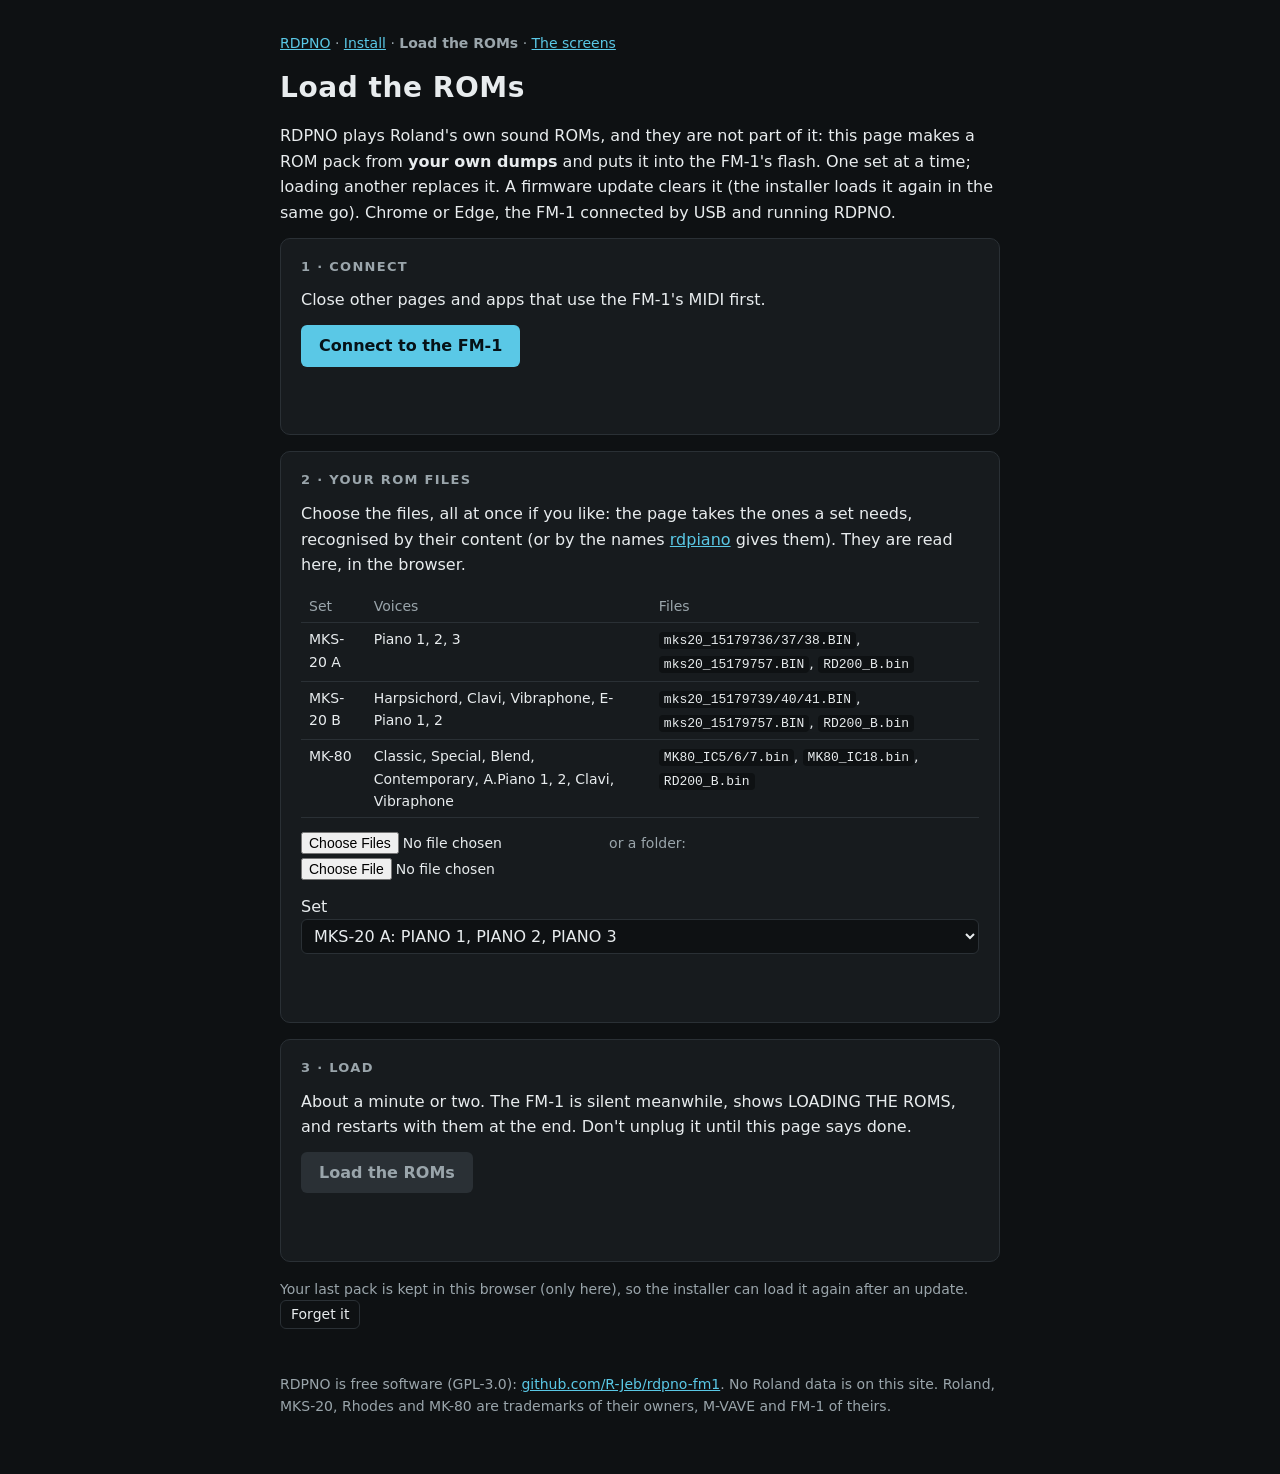
==== site/load/index.html @ 3a162995 "The site: install (fm1-base's installer, the ROMs loaded after it), load, screens site/: the front p" ====
<!doctype html>
<!-- SPDX-License-Identifier: GPL-3.0-only
     RDPNO for the FM-1: the load page. Makes a ROM pack from your own Roland ROM dumps, in the browser, and sends it
     to the FM-1 over USB MIDI (Web MIDI with SysEx: Chrome or Edge). Nothing leaves your computer except to the FM-1.
     The pack: tools/pack_roms.py; the protocol: firmware/src/romload.c (tools/fm1_romload.py does the same).
     After sq80-fm1's loader page (leonardolopezchavira/sq80-fm1, app/loader/index.html). -->
<html lang="en">
<head>
<meta charset="utf-8">
<meta name="viewport" content="width=device-width, initial-scale=1">
<title>Load the ROMs · RDPNO</title>
<link rel="stylesheet" href="../site.css">
</head>
<body>
<main>
  <p class="nav"><a href="../">RDPNO</a> · <a href="../install/">Install</a> · <b>Load the ROMs</b> · <a href="../screens/">The screens</a></p>
  <h1>Load the ROMs</h1>
  <p>RDPNO plays Roland's own sound ROMs, and they are not part of it: this page makes a ROM pack from <b>your own
    dumps</b> and puts it into the FM-1's flash. One set at a time; loading another replaces it. A firmware update
    clears it (the installer loads it again in the same go). Chrome or Edge, the FM-1 connected by USB and running RDPNO.</p>

  <section>
    <h2>1 · Connect</h2>
    <p>Close other pages and apps that use the FM-1's MIDI first.</p>
    <p><button id="connect">Connect to the FM-1</button></p>
    <p class="status" id="cstat" role="status"></p>
  </section>

  <section>
    <h2>2 · Your ROM files</h2>
    <p>Choose the files, all at once if you like: the page takes the ones a set needs, recognised by their content
      (or by the names <a href="https://github.com/giulioz/rdpiano" target="_blank" rel="noopener">rdpiano</a> gives
      them). They are read here, in the browser.</p>
    <table class="sets">
      <tr><th>Set</th><th>Voices</th><th>Files</th></tr>
      <tr><td>MKS-20 A</td><td>Piano 1, 2, 3</td><td><code>mks20_15179736/37/38.BIN</code>, <code>mks20_15179757.BIN</code>, <code>RD200_B.bin</code></td></tr>
      <tr><td>MKS-20 B</td><td>Harpsichord, Clavi, Vibraphone, E-Piano 1, 2</td><td><code>mks20_15179739/40/41.BIN</code>, <code>mks20_15179757.BIN</code>, <code>RD200_B.bin</code></td></tr>
      <tr><td>MK-80</td><td>Classic, Special, Blend, Contemporary, A.Piano 1, 2, Clavi, Vibraphone</td><td><code>MK80_IC5/6/7.bin</code>, <code>MK80_IC18.bin</code>, <code>RD200_B.bin</code></td></tr>
    </table>
    <p><input type="file" id="files" multiple> <span class="small">or a folder:</span> <input type="file" id="folder" webkitdirectory></p>
    <p><label>Set <select id="set"></select></label></p>
    <p class="status" id="fstat" role="status"></p>
  </section>

  <section>
    <h2>3 · Load</h2>
    <p>About a minute or two. The FM-1 is silent meanwhile, shows LOADING THE ROMS, and restarts with them at the end.
      Don't unplug it until this page says done.</p>
    <p><button id="load" disabled>Load the ROMs</button></p>
    <label class="sr" for="bar">Progress</label>
    <progress id="bar" max="1" value="0" hidden></progress>
    <p class="status" id="lstat" role="status"></p>
  </section>

  <p class="small">Your last pack is kept in this browser (only here), so the installer can load it again after an
    update. <button class="plain" id="forget">Forget it</button></p>
</main>
<footer>
  <p class="small">RDPNO is free software (GPL-3.0): <a href="https://github.com/R-Jeb/rdpno-fm1">github.com/R-Jeb/rdpno-fm1</a>.
    No Roland data is on this site. Roland, MKS-20, Rhodes and MK-80 are trademarks of their owners, M-VAVE and FM-1 of theirs.</p>
</footer>
<script src="../romload.js"></script>
<script>
"use strict";
const $ = (id) => document.getElementById(id);
const say = (el, text, cls) => { $(el).textContent = text; $(el).className = "status" + (cls ? " " + cls : ""); };
let midi = null, link = null, got = {files: {}, unknown: []};

for (const [k, s] of Object.entries(RomLoad.SETS)) {
  const o = document.createElement("option");
  o.value = k; o.textContent = `${s.label}: ${s.patches.map((p) => p[0]).join(", ")}`;
  $("set").append(o);
}
$("set").value = "mks20a";

function ready() { $("load").disabled = !link || RomLoad.missing($("set").value, got.files).length > 0; }
function showFiles() {
  const have = RomLoad.setsIn(got.files);
  if (have.length && !have.includes($("set").value)) $("set").value = have[0];
  const miss = RomLoad.missing($("set").value, got.files);
  if (!Object.keys(got.files).length && !got.unknown.length) say("fstat", "");
  else if (miss.length) say("fstat", `Missing for this set: ${miss.join(", ")}` + (got.unknown.length ? `. Not recognised: ${got.unknown.join(", ")}` : ""), "bad");
  else say("fstat", `All files of ${RomLoad.SETS[$("set").value].label} are here.` + (have.length > 1 ? ` (Also complete: ${have.filter((k) => k !== $("set").value).map((k) => RomLoad.SETS[k].label).join(", ")}.)` : ""), "ok");
  ready();
}
async function take(list) {
  say("fstat", "Reading…");
  const r = await RomLoad.readFiles(list);
  Object.assign(got.files, r.files);
  got.unknown = r.unknown;
  showFiles();
}
$("files").onchange = (e) => take(e.target.files);
$("folder").onchange = (e) => take(e.target.files);
$("set").onchange = showFiles;

function holds(info) {
  return info.pack ? `It holds ${info.set} (${info.patches} voices).` : "It has no ROMs yet.";
}
$("connect").onclick = async () => {
  try {
    if (!navigator.requestMIDIAccess) throw new Error("this browser has no Web MIDI: use Chrome or Edge");
    try { midi = await navigator.requestMIDIAccess({sysex: true}); }
    catch (_) { throw new Error("the browser did not allow MIDI with SysEx: allow it (the icon at the right of the address bar, or Site settings > MIDI devices) and try again"); }
    say("cstat", "Looking for the FM-1…");
    if (link) link.close();
    link = await RomLoad.find(midi);
    if (!link) throw new Error("no FM-1 running RDPNO answered. Is it connected by USB, running RDPNO (the version that loads ROMs), and not in use by another page or app?");
    say("cstat", `Connected (${link.o.name}). ${holds(link.info)}`, "ok");
  } catch (err) { say("cstat", err.message, "bad"); link = null; }
  ready();
};

$("load").onclick = async () => {
  const k = $("set").value;
  $("load").disabled = true; $("bar").hidden = false; $("bar").value = 0;
  try {
    say("lstat", "Making the pack…");
    await new Promise((r) => setTimeout(r, 30));
    const pack = RomLoad.makePack(k, got.files), label = RomLoad.SETS[k].label;
    keep({set: label, pack});
    const t0 = Date.now();
    await link.load(pack, (f) => { $("bar").value = f; say("lstat", `Loading ${label}… ${Math.round(100 * f)} %` + (link.resent ? ` (${link.resent} frames sent again)` : "")); });
    say("lstat", `Loaded and checked in ${Math.round((Date.now() - t0) / 1000)} s. The FM-1 restarts with ${label}…`, "ok");
    link.close(); link = null;
    await new Promise((r) => setTimeout(r, 3000));
    link = await RomLoad.waitFor(midi, 20000);
    if (link) say("lstat", `Done. ${holds(link.info)}`, "ok");
    else say("lstat", `Loaded. The FM-1 did not answer again yet: it should play ${label} now.`, "ok");
  } catch (err) {
    say("lstat", `Stopped: ${err.message}. Try again; until then the FM-1 has no ROMs (it says NO ROMS).`, "bad");
  }
  ready();
};

/* the last pack, kept in this browser for the installer (install_app.js reads it) */
function db() {
  return new Promise((resolve, reject) => {
    const r = indexedDB.open("rdpno-setup", 1);
    r.onupgradeneeded = () => r.result.createObjectStore("files");
    r.onsuccess = () => resolve(r.result);
    r.onerror = () => reject(r.error);
  });
}
async function keep(v) {
  try { const d = await db(); d.transaction("files", "readwrite").objectStore("files").put(v, "pack"); } catch (_) { /* not kept */ }
}
$("forget").onclick = async () => {
  try { const d = await db(); d.transaction("files", "readwrite").objectStore("files").delete("pack"); $("forget").textContent = "Forgotten"; } catch (_) { /* nothing kept */ }
};
</script>
</body>
</html>
---- site/site.css ----
/* SPDX-License-Identifier: GPL-3.0-only
   RDPNO's pages (the installer keeps its own, fm1-base's): the MKS-20's LCD blue and indicator red on black */
:root { --bg: #0e1113; --panel: #171b1e; --line: #2a3035; --fg: #e8ecee; --dim: #9aa5ab; --hi: #5ac8e6; --led: #ff4632;
        --bad: #ff6a55; --ok: #5ac8e6; --focus: #ffd23c; }
* { box-sizing: border-box; }
body { margin: 0; background: var(--bg); color: var(--fg); font: 16px/1.6 system-ui, -apple-system, "Segoe UI", sans-serif; }
main, footer { max-width: 760px; margin: 0 auto; padding: 32px 20px 0; }
footer { padding-bottom: 48px; }
h1 { font-size: 28px; margin: 0 0 12px; letter-spacing: .02em; }
h2 { font-size: 13px; text-transform: uppercase; letter-spacing: .1em; color: var(--dim); margin: 0 0 10px; }
h3 { font-size: 17px; margin: 24px 0 8px; color: var(--hi); }
p { margin: 0 0 12px; }
a { color: var(--hi); }
.nav { color: var(--dim); font-size: 14px; }
section, .card { background: var(--panel); border: 1px solid var(--line); border-radius: 10px; padding: 18px 20px; margin: 0 0 16px; }
button { font: inherit; background: var(--hi); color: #061217; border: 0; border-radius: 6px; padding: 8px 18px; font-weight: 600; cursor: pointer; }
button:disabled { background: var(--line); color: var(--dim); cursor: default; }
button.plain { background: none; color: var(--fg); border: 1px solid var(--line); font-weight: 400; padding: 2px 10px; }
:focus-visible { outline: 3px solid var(--focus); outline-offset: 2px; }
input[type=file] { font: inherit; font-size: 14px; color: var(--fg); max-width: 100%; }
select { font: inherit; background: var(--bg); color: var(--fg); border: 1px solid var(--line); border-radius: 6px; padding: 6px 8px; max-width: 100%; }
progress { width: 100%; height: 8px; accent-color: var(--hi); }
code { background: var(--bg); padding: 1px 5px; border-radius: 4px; font-size: 13px; }
.small { color: var(--dim); font-size: 14px; }
.status { min-height: 1.6em; color: var(--dim); }
.ok { color: var(--ok); } .bad { color: var(--bad); }
.sr { position: absolute; width: 1px; height: 1px; overflow: hidden; clip: rect(0 0 0 0); white-space: nowrap; }
table { border-collapse: collapse; width: 100%; margin: 0 0 12px; font-size: 14px; }
th, td { text-align: left; vertical-align: top; padding: 5px 8px; border-bottom: 1px solid var(--line); }
th { color: var(--dim); font-weight: 500; }
.screen { display: flex; gap: 20px; align-items: flex-start; flex-wrap: wrap; margin: 0 0 8px; }
.screen img { width: 240px; height: 240px; image-rendering: pixelated; border-radius: 6px; border: 1px solid var(--line); flex: none; }
.screen div { flex: 1; min-width: 260px; }
.big { display: flex; gap: 12px; flex-wrap: wrap; margin: 16px 0 24px; }
.big a { display: block; flex: 1; min-width: 200px; background: var(--panel); border: 1px solid var(--line); border-radius: 10px;
         padding: 16px 18px; text-decoration: none; color: var(--fg); }
.big a b { display: block; color: var(--hi); font-size: 18px; margin-bottom: 4px; }
.red { color: var(--led); }
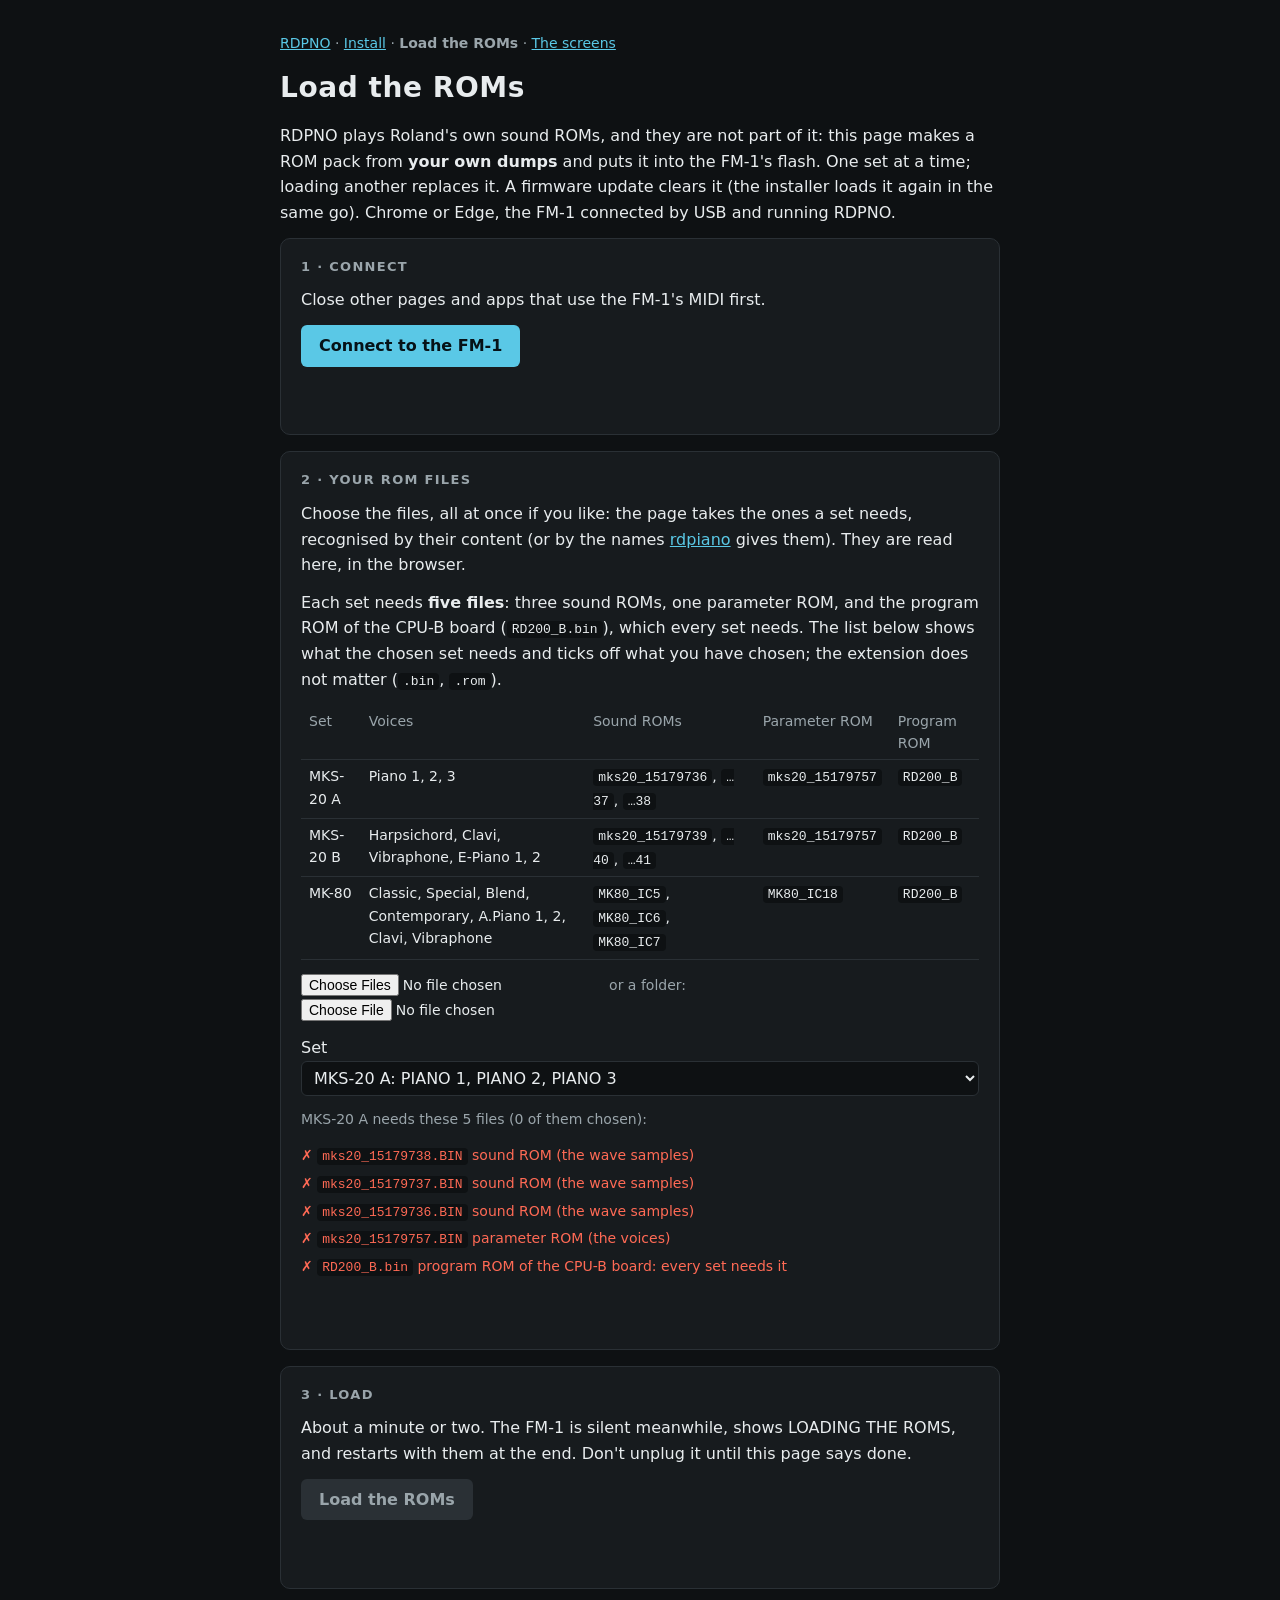
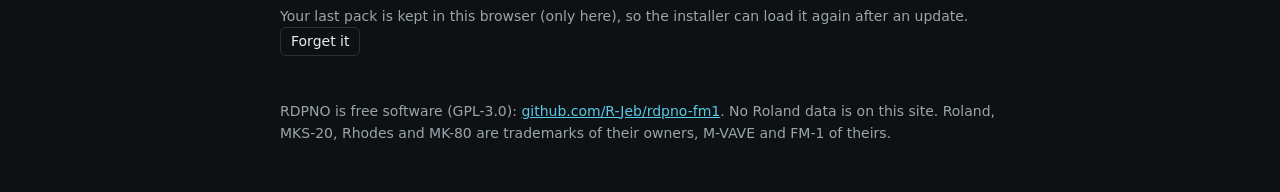
==== commit 4b992945: "Install and load pages: the files a set needs, ticked off as they are chosen Five per set, RD200_B (" ====
--- a/site/load/index.html
+++ b/site/load/index.html
@@ -31,14 +31,18 @@
     <p>Choose the files, all at once if you like: the page takes the ones a set needs, recognised by their content
       (or by the names <a href="https://github.com/giulioz/rdpiano" target="_blank" rel="noopener">rdpiano</a> gives
       them). They are read here, in the browser.</p>
+    <p>Each set needs <b>five files</b>: three sound ROMs, one parameter ROM, and the program ROM of the CPU-B board
+      (<code>RD200_B.bin</code>), which every set needs. The list below shows what the chosen set needs and ticks
+      off what you have chosen; the extension does not matter (<code>.bin</code>, <code>.rom</code>).</p>
     <table class="sets">
-      <tr><th>Set</th><th>Voices</th><th>Files</th></tr>
-      <tr><td>MKS-20 A</td><td>Piano 1, 2, 3</td><td><code>mks20_15179736/37/38.BIN</code>, <code>mks20_15179757.BIN</code>, <code>RD200_B.bin</code></td></tr>
-      <tr><td>MKS-20 B</td><td>Harpsichord, Clavi, Vibraphone, E-Piano 1, 2</td><td><code>mks20_15179739/40/41.BIN</code>, <code>mks20_15179757.BIN</code>, <code>RD200_B.bin</code></td></tr>
-      <tr><td>MK-80</td><td>Classic, Special, Blend, Contemporary, A.Piano 1, 2, Clavi, Vibraphone</td><td><code>MK80_IC5/6/7.bin</code>, <code>MK80_IC18.bin</code>, <code>RD200_B.bin</code></td></tr>
+      <tr><th>Set</th><th>Voices</th><th>Sound ROMs</th><th>Parameter ROM</th><th>Program ROM</th></tr>
+      <tr><td>MKS-20 A</td><td>Piano 1, 2, 3</td><td><code>mks20_15179736</code>, <code>…37</code>, <code>…38</code></td><td><code>mks20_15179757</code></td><td><code>RD200_B</code></td></tr>
+      <tr><td>MKS-20 B</td><td>Harpsichord, Clavi, Vibraphone, E-Piano 1, 2</td><td><code>mks20_15179739</code>, <code>…40</code>, <code>…41</code></td><td><code>mks20_15179757</code></td><td><code>RD200_B</code></td></tr>
+      <tr><td>MK-80</td><td>Classic, Special, Blend, Contemporary, A.Piano 1, 2, Clavi, Vibraphone</td><td><code>MK80_IC5</code>, <code>MK80_IC6</code>, <code>MK80_IC7</code></td><td><code>MK80_IC18</code></td><td><code>RD200_B</code></td></tr>
     </table>
     <p><input type="file" id="files" multiple> <span class="small">or a folder:</span> <input type="file" id="folder" webkitdirectory></p>
     <p><label>Set <select id="set"></select></label></p>
+    <div id="need"></div>
     <p class="status" id="fstat" role="status"></p>
   </section>
 
@@ -72,14 +76,16 @@
   $("set").append(o);
 }
 $("set").value = "mks20a";
+$("need").innerHTML = RomLoad.checklist("mks20a");
 
 function ready() { $("load").disabled = !link || RomLoad.missing($("set").value, got.files).length > 0; }
-function showFiles() {
+function showFiles(auto) {                     /* auto: new files chosen, the set follows them */
   const have = RomLoad.setsIn(got.files);
-  if (have.length && !have.includes($("set").value)) $("set").value = have[0];
+  if (auto) $("set").value = RomLoad.bestSet(got.files, $("set").value);
   const miss = RomLoad.missing($("set").value, got.files);
+  $("need").innerHTML = RomLoad.checklist($("set").value, got.files);
   if (!Object.keys(got.files).length && !got.unknown.length) say("fstat", "");
-  else if (miss.length) say("fstat", `Missing for this set: ${miss.join(", ")}` + (got.unknown.length ? `. Not recognised: ${got.unknown.join(", ")}` : ""), "bad");
+  else if (miss.length) say("fstat", `${miss.length} of the files above still missing.` + (got.unknown.length ? ` Not recognised: ${got.unknown.join(", ")}` : ""), "bad");
   else say("fstat", `All files of ${RomLoad.SETS[$("set").value].label} are here.` + (have.length > 1 ? ` (Also complete: ${have.filter((k) => k !== $("set").value).map((k) => RomLoad.SETS[k].label).join(", ")}.)` : ""), "ok");
   ready();
 }
@@ -88,11 +94,11 @@
   const r = await RomLoad.readFiles(list);
   Object.assign(got.files, r.files);
   got.unknown = r.unknown;
-  showFiles();
+  showFiles(true);
 }
 $("files").onchange = (e) => take(e.target.files);
 $("folder").onchange = (e) => take(e.target.files);
-$("set").onchange = showFiles;
+$("set").onchange = () => showFiles(false);
 
 function holds(info) {
   return info.pack ? `It holds ${info.set} (${info.patches} voices).` : "It has no ROMs yet.";
--- a/site/site.css
+++ b/site/site.css
@@ -36,3 +36,5 @@
          padding: 16px 18px; text-decoration: none; color: var(--fg); }
 .big a b { display: block; color: var(--hi); font-size: 18px; margin-bottom: 4px; }
 .red { color: var(--led); }
+ul.need { list-style: none; padding: 0; margin: 0 0 12px; font-size: 14px; }
+ul.need li { padding: 2px 0; } ul.need li.ok { color: var(--fg); } ul.need li.ok::first-letter { color: var(--ok); }
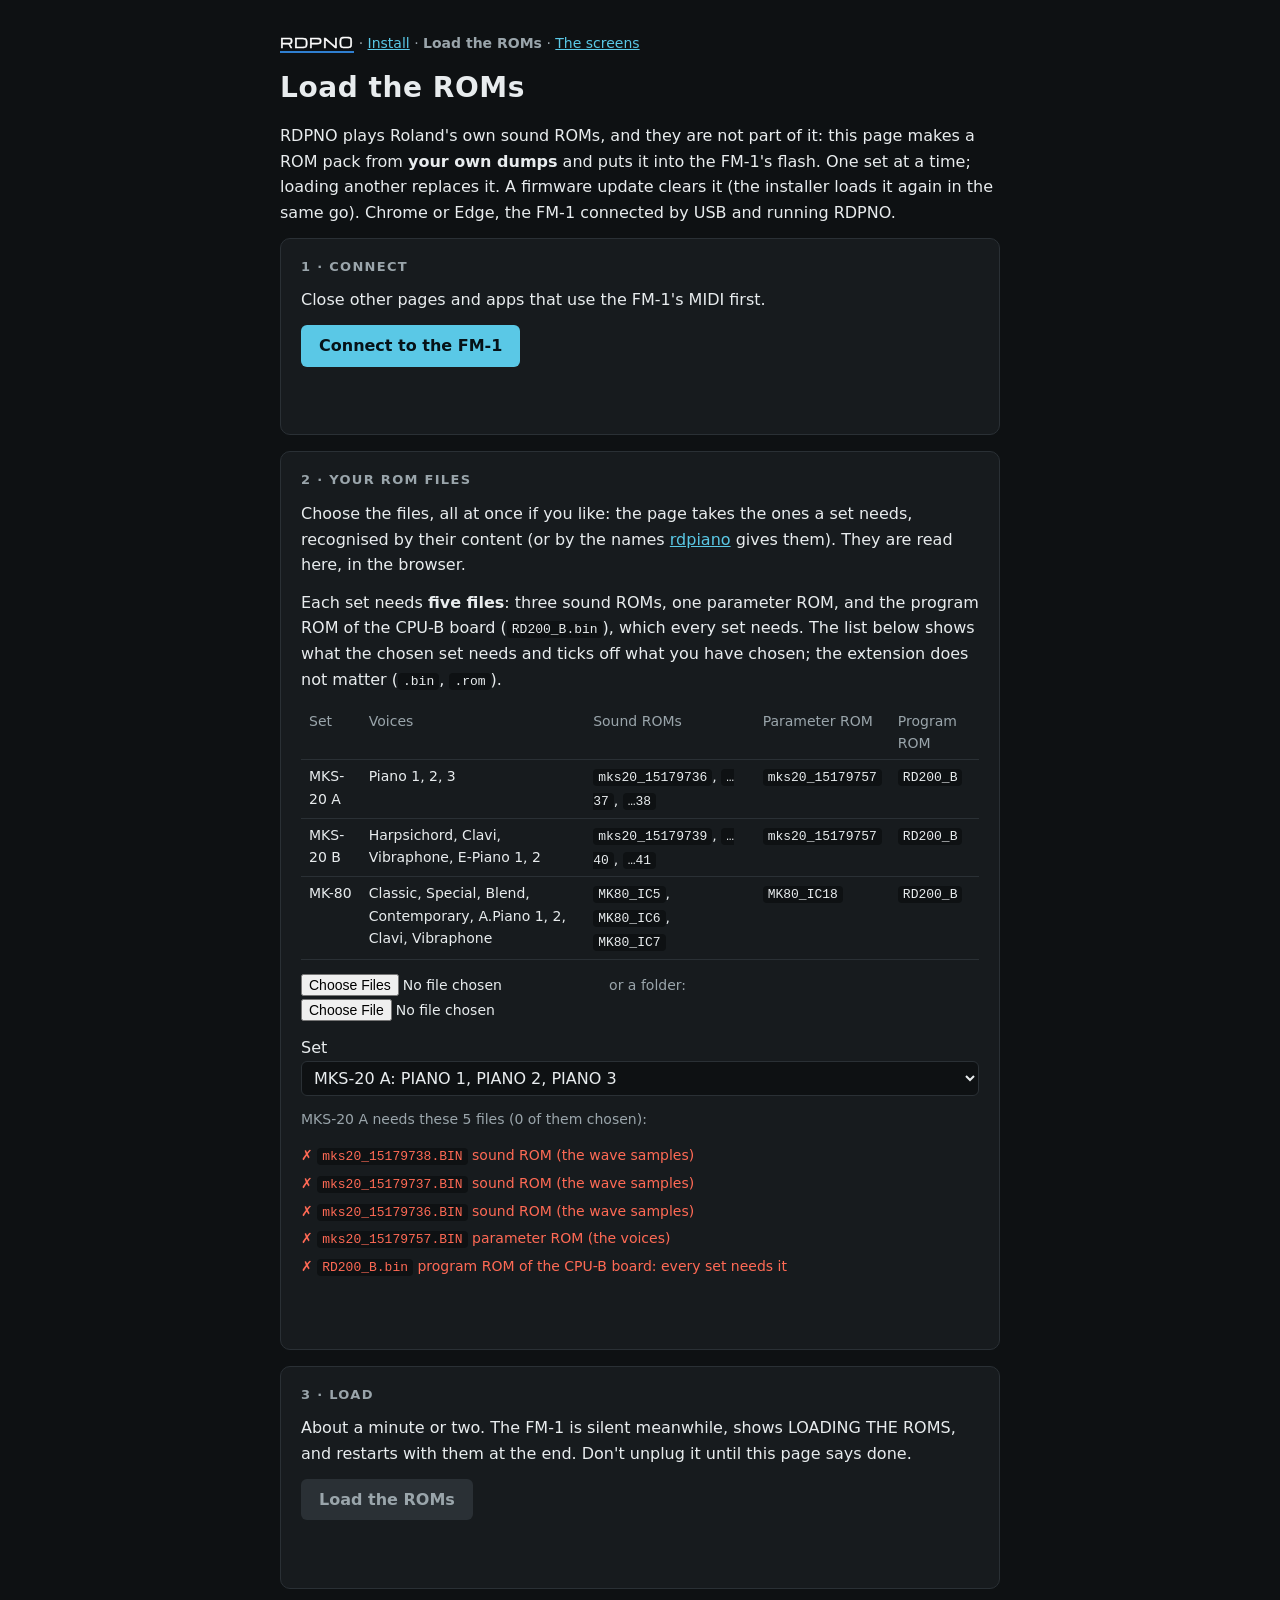
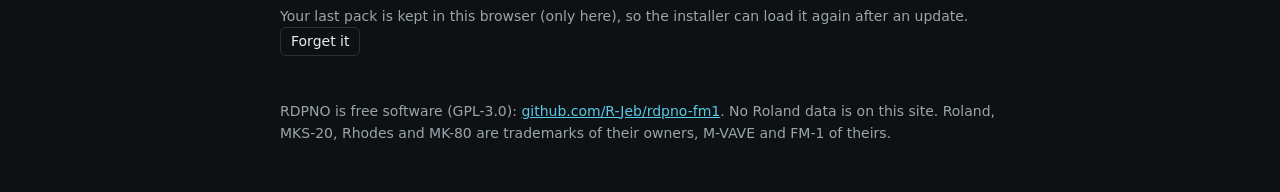
==== commit 49889fab: "The site: the installer dark too; RDPNO in Michroma, white, underlined in blue (the MKS-20's letteri" ====
--- a/site/load/index.html
+++ b/site/load/index.html
@@ -13,7 +13,7 @@
 </head>
 <body>
 <main>
-  <p class="nav"><a href="../">RDPNO</a> · <a href="../install/">Install</a> · <b>Load the ROMs</b> · <a href="../screens/">The screens</a></p>
+  <p class="nav"><a href="../" class="logo">RDPNO</a> · <a href="../install/">Install</a> · <b>Load the ROMs</b> · <a href="../screens/">The screens</a></p>
   <h1>Load the ROMs</h1>
   <p>RDPNO plays Roland's own sound ROMs, and they are not part of it: this page makes a ROM pack from <b>your own
     dumps</b> and puts it into the FM-1's flash. One set at a time; loading another replaces it. A firmware update
--- a/site/site.css
+++ b/site/site.css
@@ -2,6 +2,13 @@
    RDPNO's pages (the installer keeps its own, fm1-base's): the MKS-20's LCD blue and indicator red on black */
 :root { --bg: #0e1113; --panel: #171b1e; --line: #2a3035; --fg: #e8ecee; --dim: #9aa5ab; --hi: #5ac8e6; --led: #ff4632;
         --bad: #ff6a55; --ok: #5ac8e6; --focus: #ffd23c; }
+/* the name in Michroma (Vernon Adams, SIL OFL 1.1: fonts/OFL-Michroma.txt), a wide, square-round face after the
+   lettering on the MKS-20's panel, made heavier with a stroke; white, underlined in blue as the panel's DIGITAL PIANO */
+@font-face { font-family: "Michroma"; src: url("fonts/michroma.woff2") format("woff2"); font-display: swap; }
+.logo { font-family: "Michroma", sans-serif; color: #fff; -webkit-text-stroke: .045em #fff; letter-spacing: .08em;
+        border-bottom: .09em solid #2f7fd0; padding-bottom: .06em; line-height: 1.25; display: inline-block; }
+h1 .logo { font-size: 40px; margin-right: 12px; }
+.nav .logo { font-size: 13px; border-bottom-width: 2px; text-decoration: none; }
 * { box-sizing: border-box; }
 body { margin: 0; background: var(--bg); color: var(--fg); font: 16px/1.6 system-ui, -apple-system, "Segoe UI", sans-serif; }
 main, footer { max-width: 760px; margin: 0 auto; padding: 32px 20px 0; }
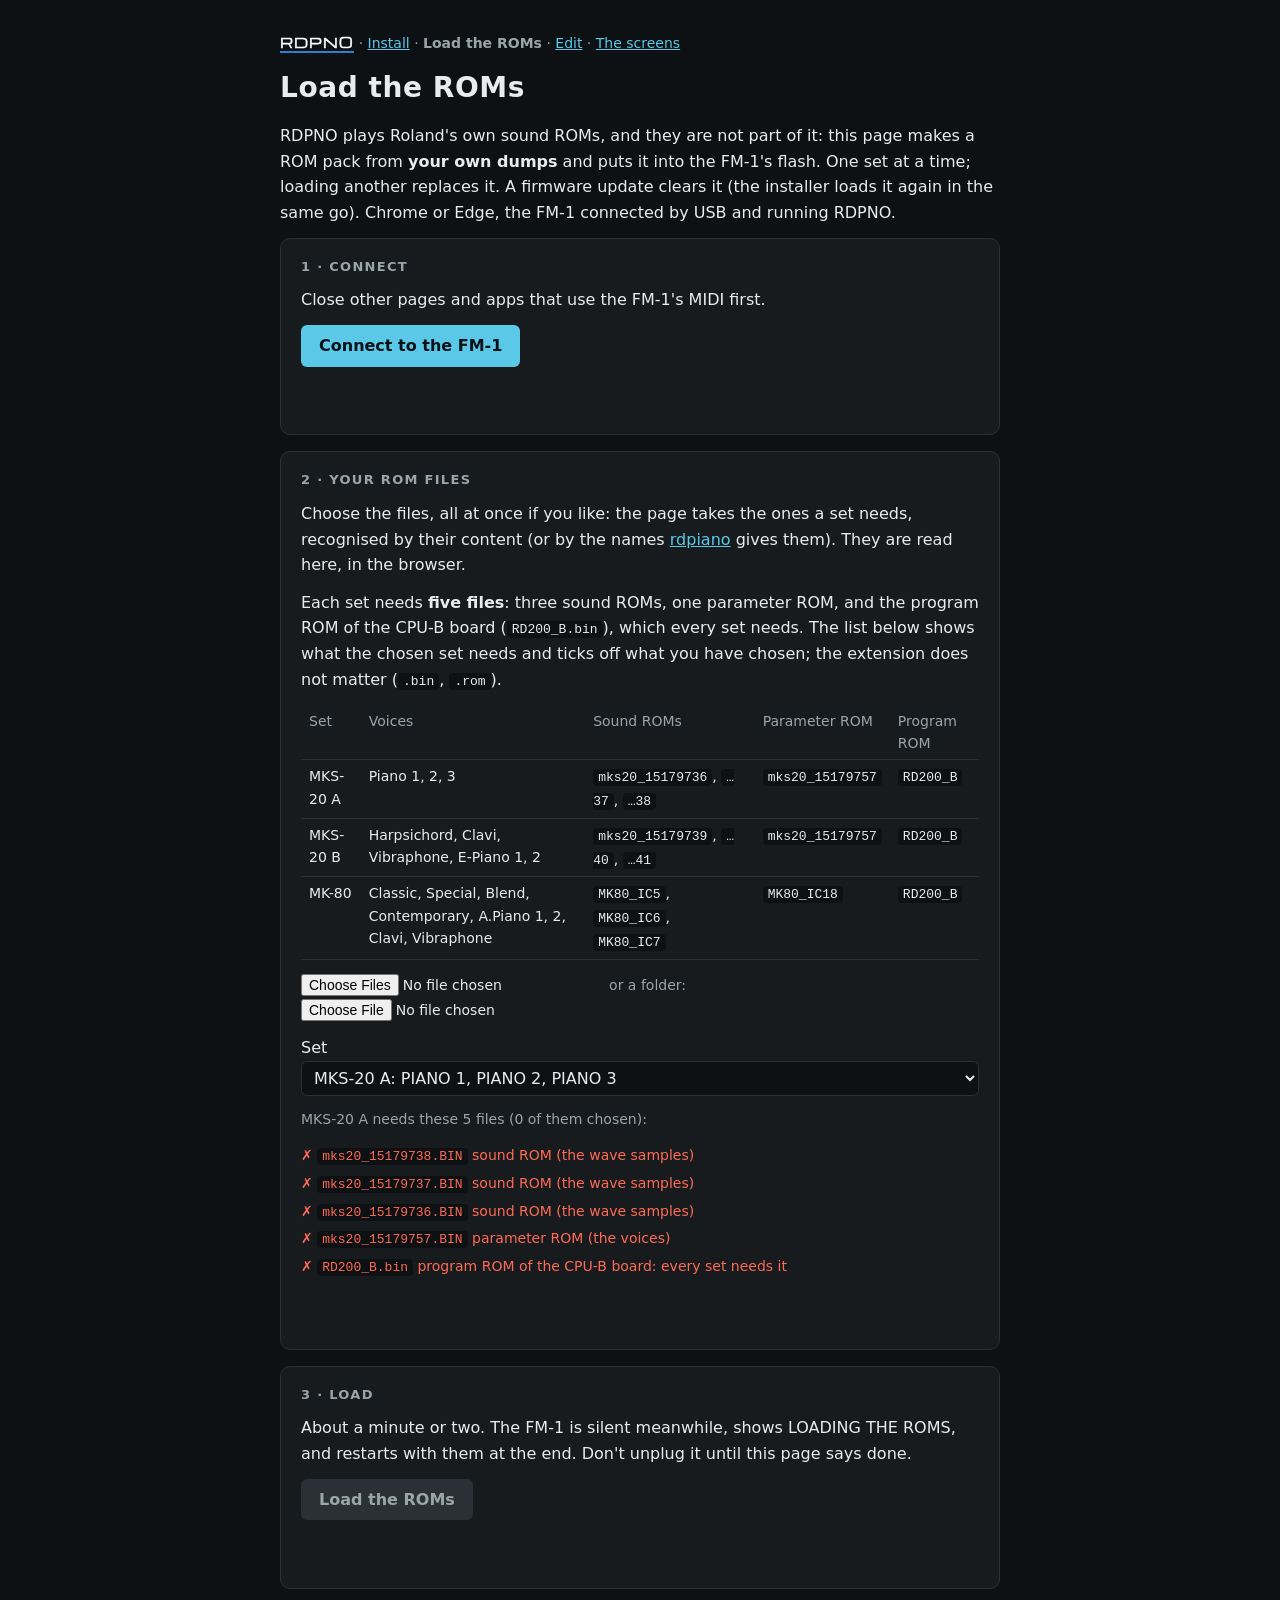
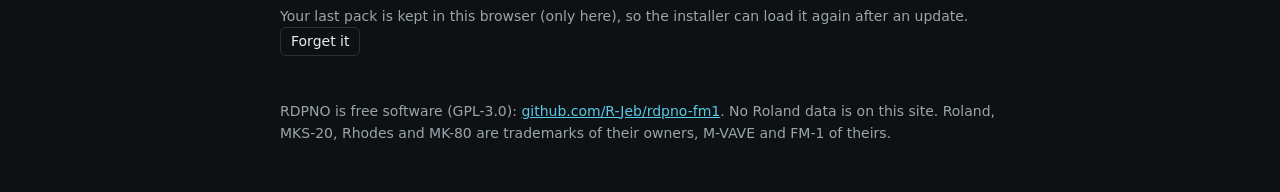
==== commit f79043d0: "The editor: site/edit/ and the firmware's settings over SysEx (20 get, 22 set) sysex.c: RDPNO's SysE" ====
--- a/site/load/index.html
+++ b/site/load/index.html
@@ -13,7 +13,7 @@
 </head>
 <body>
 <main>
-  <p class="nav"><a href="../" class="logo">RDPNO</a> · <a href="../install/">Install</a> · <b>Load the ROMs</b> · <a href="../screens/">The screens</a></p>
+  <p class="nav"><a href="../" class="logo">RDPNO</a> · <a href="../install/">Install</a> · <b>Load the ROMs</b> · <a href="../edit/">Edit</a> · <a href="../screens/">The screens</a></p>
   <h1>Load the ROMs</h1>
   <p>RDPNO plays Roland's own sound ROMs, and they are not part of it: this page makes a ROM pack from <b>your own
     dumps</b> and puts it into the FM-1's flash. One set at a time; loading another replaces it. A firmware update
--- a/site/site.css
+++ b/site/site.css
@@ -45,3 +45,13 @@
 .red { color: var(--led); }
 ul.need { list-style: none; padding: 0; margin: 0 0 12px; font-size: 14px; }
 ul.need li { padding: 2px 0; } ul.need li.ok { color: var(--fg); } ul.need li.ok::first-letter { color: var(--ok); }
+/* sliders (the editor): a thin track, no fill, a narrow light-blue cap as on a real fader */
+input[type=range] { -webkit-appearance: none; appearance: none; width: 100%; height: 28px; margin: 0; background: transparent; cursor: pointer; }
+input[type=range]::-webkit-slider-runnable-track { height: 4px; background: var(--line); border-radius: 2px; }
+input[type=range]::-webkit-slider-thumb { -webkit-appearance: none; width: 10px; height: 26px; margin-top: -11px; background: var(--hi); border: 0; border-radius: 2px; }
+input[type=range]::-moz-range-track { height: 4px; background: var(--line); border-radius: 2px; }
+input[type=range]::-moz-range-progress { background: transparent; }
+input[type=range]::-moz-range-thumb { width: 10px; height: 26px; background: var(--hi); border: 0; border-radius: 2px; }
+input[type=range]:disabled { cursor: default; opacity: .4; }
+.fader { width: 40px; height: 150px; position: relative; }
+.fader input { position: absolute; width: 150px; left: -55px; top: 61px; transform: rotate(-90deg); }
